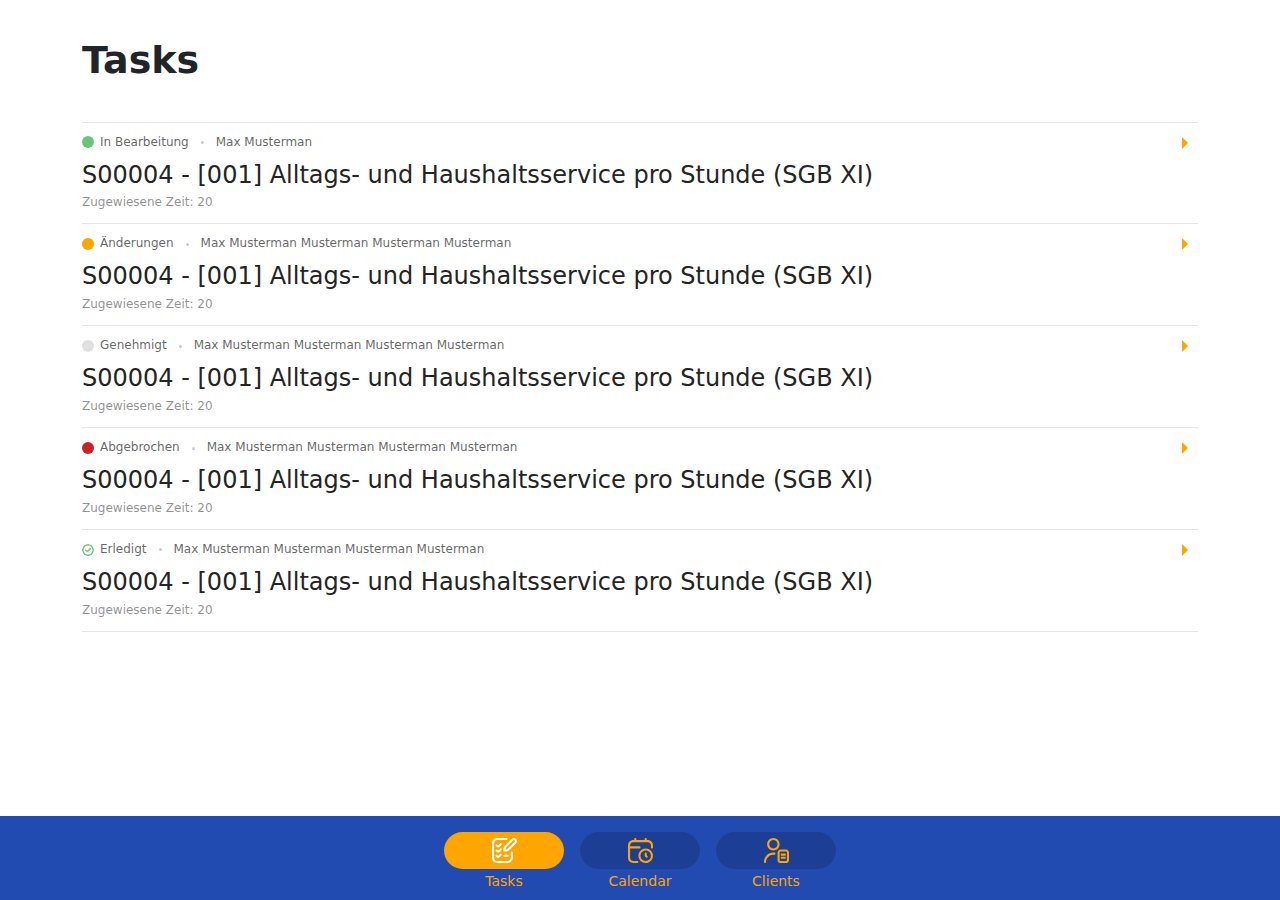
==== index.html @ 1f17d349 "update" ====
<!doctype html>
<html>
<head>
<meta charset="utf-8">
<meta name="viewport" content="width=device-width, initial-scale=1">
<title>Документ без названия</title>
<link href="assets/lib/bootstrap/css/bootstrap.min.css" rel="stylesheet" type="text/css">
<link href="assets/css/style.css" rel="stylesheet" type="text/css">
</head>

<body>
	<section class="container">
		<h1 class="head bold">Tasks</h1>
		<div class="task_list">
			<article>
				<a href="tasks-item.html" class="task_list-item">
					<span class="task_info">
						<span class="task_info-status bearbeitung">In Bearbeitung</span>
						<span class="task_info-client">Max Musterman</span>
					</span>
					<h3 class="task_list-title">S00004 - [001] Alltags- und Haushaltsservice pro Stunde (SGB XI)</h3>
					<span class="task_list-dsc">Zugewiesene Zeit: 20</span>
				</a>
			</article>
			<article>
				<a href="tasks-item.html" class="task_list-item">
					<span class="task_info">
						<span class="task_info-status anderungen">Änderungen</span>
						<span class="task_info-client">Max Musterman Musterman Musterman Musterman</span>
					</span>
					<h3 class="task_list-title">S00004 - [001] Alltags- und Haushaltsservice pro Stunde (SGB XI)</h3>
					<span class="task_list-dsc">Zugewiesene Zeit: 20</span>
				</a>
			</article>
			<article>
				<a href="tasks-item.html" class="task_list-item">
					<span class="task_info">
						<span class="task_info-status genehmigt">Genehmigt</span>
						<span class="task_info-client">Max Musterman Musterman Musterman Musterman</span>
					</span>
					<h3 class="task_list-title">S00004 - [001] Alltags- und Haushaltsservice pro Stunde (SGB XI)</h3>
					<span class="task_list-dsc">Zugewiesene Zeit: 20</span>
				</a>
			</article>
			<article>
				<a href="tasks-item.html" class="task_list-item">
					<span class="task_info">
						<span class="task_info-status abgebrochen">Abgebrochen</span>
						<span class="task_info-client">Max Musterman Musterman Musterman Musterman</span>
					</span>
					<h3 class="task_list-title">S00004 - [001] Alltags- und Haushaltsservice pro Stunde (SGB XI)</h3>
					<span class="task_list-dsc">Zugewiesene Zeit: 20</span>
				</a>
			</article>
			<article>
				<a href="tasks-item.html" class="task_list-item">
					<span class="task_info">
						<span class="task_info-status erledigt">Erledigt</span>
						<span class="task_info-client">Max Musterman Musterman Musterman Musterman</span>
					</span>
					<h3 class="task_list-title">S00004 - [001] Alltags- und Haushaltsservice pro Stunde (SGB XI)</h3>
					<span class="task_list-dsc">Zugewiesene Zeit: 20</span>
				</a>
			</article>
		</div>
	</section>
	<div id="footer_menu" class="footer_menu">
		<div class="container">
			<nav class="footer_menu-nav">
				<a href="#" class="footer_menu-item active">
					<span class="footer_menu-icon-wrap">
						<svg class="footer_menu-icon" viewBox="0 0 24 24">
							<use xlink:href="assets/image/sprite.svg#task-checklist"></use>
						</svg>
					</span>
					Tasks
				</a>
				<a href="#" class="footer_menu-item">
					<span class="footer_menu-icon-wrap">
						<svg class="footer_menu-icon" viewBox="0 0 24 24">
							<use xlink:href="assets/image/sprite.svg#calendar-clock"></use>
						</svg>
					</span>
					Calendar
				</a>
				<a href="#" class="footer_menu-item">
					<span class="footer_menu-icon-wrap">
						<svg class="footer_menu-icon" viewBox="0 0 24 24">
							<use xlink:href="assets/image/sprite.svg#member-list"></use>
						</svg>
					</span>
					Clients
				</a>
			</nav>
		</div>
	</div>
	
	<script>
		document.addEventListener('DOMContentLoaded', () => {
			const footerMenu = document.getElementById('footer_menu');
			if (footerMenu) {
				const footerMenuHeight = footerMenu.offsetHeight;
				document.body.style.setProperty('--footer_menu_height', `${footerMenuHeight}px`);
			}
		});
	</script>
	<script src="assets/lib/bootstrap/js/bootstrap.bundle.js"></script>
</body>
</html>
---- assets/css/style.css ----
@charset "UTF-8";
:root {
  --black: #232423;
  --primary: #ffa500;
  --secondary: #214bb0;
  --h1-size: clamp(24px, calc(var(--index) * 2), 38px);
  --index: calc(1vw + 1vh);
  --block-padding: 60px;
  --border-radius: 16px;
  --bs-border-color: rgba(0,0,0,.1); }

body {
  margin-bottom: calc(var(--footer_menu_height) - 1px); }

/*
------------ content
*/
h1, .h1 {
  font-size: var(--h1-size);
  font-weight: 500;
  margin-bottom: 1em; }
  h1.head, .h1.head {
    margin: 1em 0; }

.bold {
  font-weight: bold; }

img, svg {
  max-width: 100%;
  height: auto; }

/*
------------ lists
*/
.task_list {
  border-bottom: 1px solid var(--bs-border-color); }
  .task_list-item {
    --triangle-size: 6px;
    position: relative;
    display: block;
    padding-top: 10px;
    padding-bottom: 10px;
    border-top: 1px solid var(--bs-border-color);
    padding-right: calc(var(--triangle-size) * 4);
    text-decoration: none;
    color: var(--black); }
    .task_list-item:hover, .task_list-item:visited {
      text-decoration: none;
      color: var(--black); }
    .task_list-item:after {
      content: '';
      display: block;
      border: var(--triangle-size) solid transparent;
      border-left: var(--triangle-size) solid var(--primary);
      position: absolute;
      right: calc((var(--triangle-size) * 3 - var(--triangle-size) * 1.5) / 2);
      top: 14px; }
  .task_list-title {
    margin-bottom: 0;
    font-size: clamp(18px, calc(var(--index) * 1.3), 24px); }
  .task_list-dsc {
    margin-top: 6px;
    font-size: 12px;
    color: rgba(35, 36, 35, 0.5); }

.task-h2 {
  font-size: 18px;
  margin-bottom: .7em; }
.task-box {
  border-radius: var(--border-radius);
  padding: var(--border-radius);
  background: rgba(0, 0, 0, 0.05); }
  .task-box ul {
    list-style-type: none;
    margin: 0;
    padding: 0; }
  .task-box li {
    display: flex; }
    .task-box li strong {
      opacity: .5;
      font-weight: normal;
      width: 80px;
      flex: none; }
  .task-box a {
    text-decoration: none;
    color: var(--black); }
    .task-box a:hover, .task-box a:visited {
      text-decoration: none;
      color: var(--black); }

.task_info {
  display: flex;
  font-size: 12px;
  color: rgba(35, 36, 35, 0.7);
  margin-bottom: 6px; }
  .task_info-status {
    white-space: nowrap;
    flex: none;
    display: flex;
    align-items: center;
    margin-bottom: 4px; }
    .task_info-status:before, .task_info-status:not(:last-child):after {
      content: '';
      display: block;
      width: var(--size, 0.25em);
      height: var(--size, 0.25em);
      background-color: var(--color, #ccc);
      border-radius: 50%;
      position: relative; }
    .task_info-status:before {
      --size: 1em;
      margin-right: .5em;
      top: .065em; }
    .task_info-status:not(:last-child):after {
      --color: #ccc;
      margin: 0 1em;
      top: .1em; }
    .task_info-status.bearbeitung {
      --color: #68c776; }
    .task_info-status.anderungen {
      --color: var(--primary); }
    .task_info-status.genehmigt {
      --color: #e0e0e0; }
    .task_info-status.abgebrochen {
      --color: #ca2222; }
    .task_info-status.erledigt:before {
      background-color: transparent;
      background-image: url('data:image/svg+xml;utf8,<svg xmlns="http://www.w3.org/2000/svg" viewBox="0 0 24 24"><path fill="%2368c776" d="m17.582,8.461c.573.597.555,1.547-.043,2.121l-4.605,4.424c-.668.659-1.552.989-2.438.989s-1.774-.33-2.451-.991l-1.547-1.388c-.616-.554-.667-1.502-.113-2.118.554-.615,1.5-.668,2.119-.113l1.592,1.43c.237.23.555.232.746.042l4.62-4.438c.597-.574,1.545-.557,2.121.042Zm6.418,3.539c0,6.617-5.383,12-12,12S0,18.617,0,12,5.383,0,12,0s12,5.383,12,12Zm-3,0c0-4.962-4.037-9-9-9S3,7.038,3,12s4.037,9,9,9,9-4.038,9-9Z"/></svg>');
      background-repeat: no-repeat;
      background-size: var(--size); }
  .task_info-client {
    overflow: hidden;
    white-space: nowrap;
    text-overflow: ellipsis; }

.task_bar {
  --icon-size: 22px;
  margin: var(--h1-size) 0;
  font-size: 24px;
  display: flex;
  line-height: 1;
  position: relative; }
  .task_bar-menu {
    position: absolute;
    top: 120%;
    right: 0;
    z-index: 99;
    font-size: 16px;
    list-style-type: none;
    padding: 0;
    margin: 0;
    box-shadow: 0 0 16px 0 rgba(0, 0, 0, 0.2);
    border-radius: var(--border-radius);
    background: #fff;
    overflow: hidden; }
    .task_bar-menu li:not(:last-child) .task_bar-menu-link {
      border-bottom: 1px solid var(--bs-border-color); }
    .task_bar-menu-link {
      padding: 14px 22px 14px 20px;
      background: transparent;
      outline: none;
      border: 0;
      display: flex;
      align-items: center;
      width: 100%; }
      .task_bar-menu-link svg {
        margin-right: .7em; }
      .task_bar-menu-link:focus {
        box-shadow: inset 0 0 8px rgba(0, 0, 0, 0.2);
        background: rgba(0, 0, 0, 0.08); }
  .task_bar-back {
    font-weight: 300; }
    .task_bar-back-title {
      position: relative;
      bottom: .08em; }
    .task_bar-back svg {
      margin-right: .5em; }
  .task_bar-button {
    background: transparent;
    border: 0;
    outline: none;
    border-radius: 50%;
    width: 1.5em;
    height: 1.5em;
    display: flex;
    align-items: center;
    justify-content: center;
    padding: .3em;
    margin-left: .3em;
    flex: none; }
    .task_bar-button:focus {
      box-shadow: 0 0 0 2px rgba(255, 165, 0, 0.3); }
    .task_bar-button.more {
      background: rgba(0, 0, 0, 0.09); }
      .task_bar-button.more svg {
        width: calc(var(--icon-size) * .85); }
  .task_bar svg {
    width: var(--icon-size); }
  .task_bar a {
    display: flex;
    align-items: center;
    text-decoration: none;
    color: var(--black); }
    .task_bar a:hover, .task_bar a:visited {
      text-decoration: none;
      color: var(--black); }

/*
------------  menu
*/
.footer_menu {
  background: var(--secondary);
  padding: 16px 0 8px 0;
  position: fixed;
  width: 100%;
  left: 0;
  bottom: 0; }
  .footer_menu-nav {
    display: flex;
    justify-content: center; }
  .footer_menu-item {
    max-width: 120px;
    text-decoration: none;
    color: var(--primary);
    flex-grow: 1;
    flex-basis: 0;
    margin: 0 8px;
    text-align: center;
    font-size: 14px;
    font-weight: 500; }
    .footer_menu-item:hover, .footer_menu-item:visited {
      text-decoration: none;
      color: var(--primary); }
    .footer_menu-item.active {
      --icon-color: #fff;
      --icon-background: var(--primary); }
  .footer_menu-icon {
    color: var(--icon-color, inherit);
    width: 25px;
    display: flex;
    margin: auto; }
  .footer_menu-icon-wrap {
    border-radius: 50px;
    background: var(--icon-background, rgba(0, 0, 0, 0.15));
    padding: 6px 8px;
    display: flex;
    align-items: center;
    margin-bottom: 2px; }

/* ------ Ссылки
a
	color: $p
	text-decoration: underline
	&:hover,&:focus
		color: $p
		text-decoration: none
	&:visited
		color: $p
*/
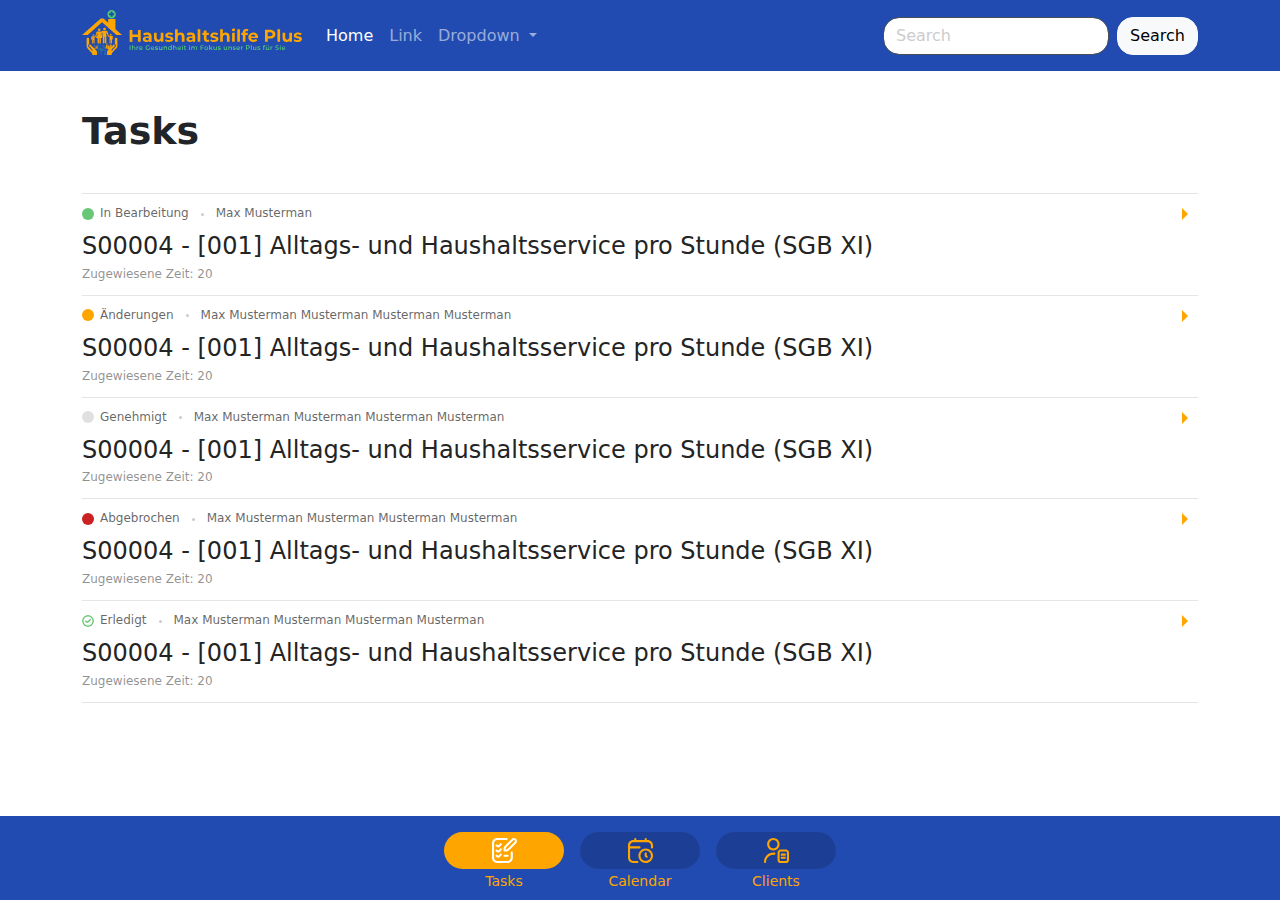
==== commit b9bdd029: "add header" ====
--- a/index.html
+++ b/index.html
@@ -9,6 +9,42 @@
 </head>
 
 <body>
+	<header>
+		<nav class="navbar bg-primary navbar-expand-lg" data-bs-theme="dark">
+			<div class="container">
+				<a class="navbar-brand" href="#">
+					<img class="navbar-logo" width="220" height="45" src="assets/image/logo.svg" alt="">
+				</a>
+				<button class="navbar-toggler" type="button" data-bs-toggle="collapse" data-bs-target="#navbarSupportedContent" aria-controls="navbarSupportedContent" aria-expanded="false" aria-label="Toggle navigation">
+					<span class="navbar-toggler-icon"></span>
+				</button>
+				<div class="collapse navbar-collapse" id="navbarSupportedContent">
+					<ul class="navbar-nav me-auto mb-2 mb-lg-0">
+						<li class="nav-item">
+							<a class="nav-link active" aria-current="page" href="#">Home</a>
+						</li>
+						<li class="nav-item">
+							<a class="nav-link" href="#">Link</a>
+						</li>
+						<li class="nav-item dropdown">
+							<a class="nav-link dropdown-toggle" href="#" role="button" data-bs-toggle="dropdown" aria-expanded="false">
+							Dropdown
+							</a>
+							<ul class="dropdown-menu">
+								<li><a class="dropdown-item" href="#">Action</a></li>
+								<li><a class="dropdown-item" href="#">Another action</a></li>
+								<li><a class="dropdown-item" href="#">Something else here</a></li>
+							</ul>
+						</li>
+					</ul>
+					<form class="d-flex" role="search">
+						<input class="form-control me-2" type="search" placeholder="Search" aria-label="Search">
+						<button class="btn btn-light" type="submit">Search</button>
+					</form>
+				</div>
+			</div>
+		</nav>
+	</header>
 	<section class="container">
 		<h1 class="head bold">Tasks</h1>
 		<div class="task_list">
--- a/assets/css/style.css
+++ b/assets/css/style.css
@@ -6,8 +6,11 @@
   --h1-size: clamp(24px, calc(var(--index) * 2), 38px);
   --index: calc(1vw + 1vh);
   --block-padding: 60px;
-  --border-radius: 16px;
-  --bs-border-color: rgba(0,0,0,.1); }
+  --bs-border-radius: 16px;
+  --bs-border-radius-lg: var(--bs-border-radius);
+  --bs-border-color: rgba(0,0,0,.1);
+  --bs-primary-rgb: 33, 75, 176;
+  --bs-primary: var(--secondary) ; }
 
 body {
   margin-bottom: calc(var(--footer_menu_height) - 1px); }
@@ -28,6 +31,31 @@
 img, svg {
   max-width: 100%;
   height: auto; }
+
+/*
+------------ header
+*/
+[data-bs-theme=dark] {
+  --bs-body-color: #505050;
+  --bs-body-bg: #fff; }
+  [data-bs-theme=dark] input::placeholder {
+    color: #ccc;
+    opacity: 1; }
+  [data-bs-theme=dark] .navbar-toggler-icon {
+    background-image: url('data:image/svg+xml;utf8,<svg xmlns="http://www.w3.org/2000/svg" fill="%23ffa500" viewBox="0 0 24 24"><rect y="11" width="24" height="2" rx="1"/><rect y="4" width="24" height="2" rx="1"/><rect y="18" width="24" height="2" rx="1"/></svg>'); }
+  [data-bs-theme=dark] .dropdown-menu {
+    --bs-dropdown-link-hover-color: #000;
+    --bs-dropdown-link-hover-bg: #f1f1f1;
+    box-shadow: 0 0 1px 0 rgba(0, 0, 0, 0.1);
+    overflow: hidden; }
+
+.navbar .navbar-logo {
+  position: relative;
+  top: -3px; }
+.navbar .navbar-toggler {
+  border: 0; }
+.navbar .nav-link:focus-visible {
+  box-shadow: none; }
 
 /*
 ------------ lists
@@ -67,8 +95,8 @@
   font-size: 18px;
   margin-bottom: .7em; }
 .task-box {
-  border-radius: var(--border-radius);
-  padding: var(--border-radius);
+  border-radius: var(--bs-border-radius);
+  padding: var(--bs-border-radius);
   background: rgba(0, 0, 0, 0.05); }
   .task-box ul {
     list-style-type: none;
@@ -87,6 +115,12 @@
     .task-box a:hover, .task-box a:visited {
       text-decoration: none;
       color: var(--black); }
+.task .btn-group .btn {
+  width: 50%;
+  max-width: 220px;
+  min-width: 140px; }
+  .task .btn-group .btn:not(:first-child) {
+    border-left: 1px solid rgba(0, 0, 0, 0.2); }
 
 .task_info {
   display: flex;
@@ -150,7 +184,7 @@
     padding: 0;
     margin: 0;
     box-shadow: 0 0 16px 0 rgba(0, 0, 0, 0.2);
-    border-radius: var(--border-radius);
+    border-radius: var(--bs-border-radius);
     background: #fff;
     overflow: hidden; }
     .task_bar-menu li:not(:last-child) .task_bar-menu-link {
